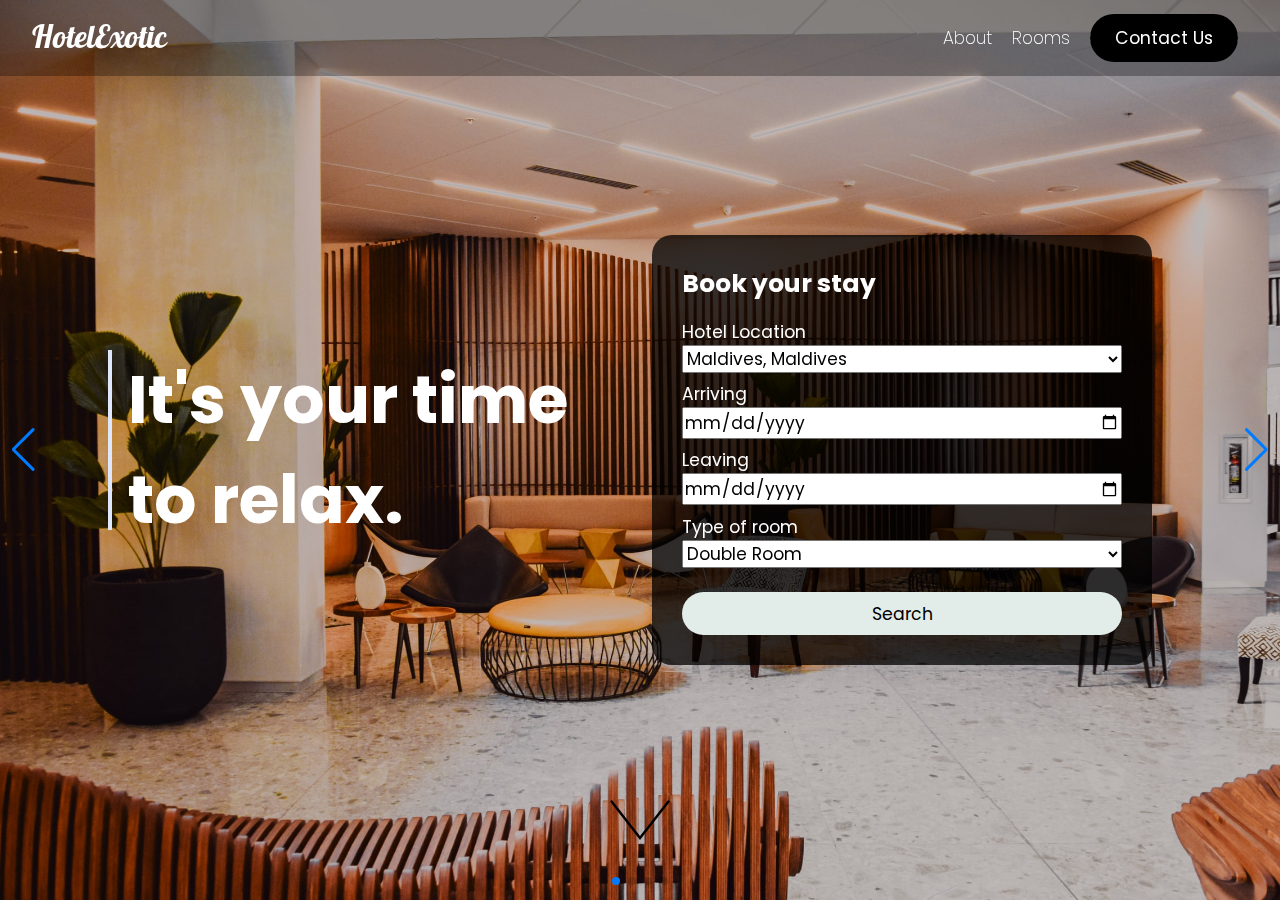
==== Hotel/index.html @ 51a77d86 "project hotel-exotic init" ====
<!DOCTYPE html>
<html lang="en">
<head>
    <meta charset="UTF-8">
    <meta http-equiv="X-UA-Compatible" content="IE=edge">
    <meta name="viewport" content="width=device-width, initial-scale=1.0">
    <title>HotelExotic</title>
    <link rel="stylesheet" href="https://unpkg.com/swiper/swiper-bundle.min.css" />
    <link rel="stylesheet" href="css/main.css">
    <link rel="stylesheet" href="css/slider.css">
    <link rel="stylesheet" href="css/home.css">
    <link rel="preconnect" href="https://fonts.gstatic.com">
    <link href="https://fonts.googleapis.com/css2?family=Pattaya&display=swap" rel="stylesheet">
    <link href="https://fonts.googleapis.com/css2?family=Poppins:ital,wght@0,200;0,300;1,200&display=swap" rel="stylesheet">
    <script src="https://unpkg.com/swiper/swiper-bundle.min.js" defer></script>
    <script src="js/swiper.js" defer></script>
</head>
<body>
    <nav class="sticky-nav">
        <div class="top-nav page-limits">
            <h1><a href="#">HotelExotic</a></h1>
            <div class="navbar">
                <ul class="fl-cnt">
                    <li><a href="#">About</a></li>
                    <li><a href="#">Rooms</a></li>
                    <li><button><a href="#">Contact Us</a></button></li>
                </ul>
            </div>
        </div>
    </nav>
    <!-- Slider main container -->
    <div class="swiper-container main-slider">
        <!-- Additional required wrapper -->
        <div class="swiper-wrapper">
            <div class="swiper-slide">
                <img src="img/mainSlider/slide3.jpg">
                <h2 class="slider-text first-slide">It's your time <br> to relax.</h2>
            </div>
            <div class="swiper-slide">
                <img src="img/mainSlider/slide1.jpg">
                <h3 class="slider-text">Exotic, luxury, indoor lobbies and lounges</h3>
            </div>
            <div class="swiper-slide">
                <img src="img/mainSlider/slide2.jpg">
                <h3 class="slider-text">Outdoor swimming pools for kids and adults</h3>
            </div>
            <div class="swiper-slide">
                <img src="img/mainSlider/slide4.jpg">
                <h3 class="slider-text">Outdoor swimming pools for kids and adults</h3>
            </div>
        </div>

        <!-- If we need navigation buttons -->
        <div class="swiper-button-prev"></div>
        <div class="swiper-button-next"></div>

        <!-- If we need pagination -->
        <div class="swiper-pagination"></div>
    </div>
    <img class='svg arrow-down'src="img/icons/arrow-down.svg" alt="Arrow Down"/>
    <div class="booking-container">
        <h2>Book your stay</h2>
        <form action="" class="booking">

            <label for="location">Hotel Location</label>
            <select name="location" id="location">
                <option value="maldives">Maldives, Maldives</option>
                <option value="bora-bora">Bora Bora, Tahiti</option>
                <option value="st-bars">St. Barts, The Caribbean</option>
                <option value="maldives">Kaua'i, Hawaii</option>
            </select>

            <label for="arriving">Arriving</label>
            <input type="date" name="arriving" id="arriving">

            <label for="arriving">Leaving</label>
            <input type="date" name="arriving" id="arriving">

            <label for="location">Type of room</label>
            <select name="rooms" id="rooms">
                <option value="1">Double Room</option>
                <option value="2">Executive Room</option>
                <option value="3">Small Suite</option>
                <option value="4">VIP Suite</option>
            </select>

            <button type="submit">Search</button>
        </form>
    </div>

</body>
</html>
---- Hotel/css/main.css ----
:root {
    --magnolia: #eae4e9ff;
    --linen: #fff1e6ff;
    --pale-pink: #fde2e4ff;
    --mimi-pink: #fad2e1ff;
    --mint-cream: #e2ece9ff;
    --darker-mint-cream: #CDDFD9;
    --powder-blue: #bee1e6ff;
    --isabelline: #f0efebff;
    --lavender-web: #dfe7fdff;
    --periwinkle-crayola: #cddafdff;
}
* {
    margin: 0;
    padding: 0;
    box-sizing: border-box;
    font-family: 'Poppins', sans-serif;
    font-size: 1.04rem;
}
h1 a{
    font-family: 'Pattaya', sans-serif;
    font-size: 1.8em;
}
.page-limits {
    max-width: 1600px;
    margin: 0 auto;
    width: 95%;
}
ul {
    list-style: none;
}
.fl-cnt{
    display: flex;
    justify-content: center;
    align-items: center;
}

a{
    text-decoration: none;
    color: rgb(255, 255, 255);
}
button>a {
    padding: 0.7rem 1.5rem;
    border-radius: 30px;
}
button {
    border-radius: 50px;
    border: none;
    cursor: pointer;
    transition: background-color 0.5s;
    transition: 0.25s ease-in-out;
}

/* NAV */
.top-nav {
    display: flex;
    justify-content: space-between;
    padding: 1rem 0;
    align-items: center;
}
.top-nav ul li{
    margin: 0 0.6rem;
}
.sticky-nav {
    position: fixed;
    top: 0;
    z-index: 200;
    width: 100%;
    background-color: rgba(0, 0, 0, 0.3);
}
button:hover {
    transform: scale(1.05);
    transition: 0.25s ease-in-out;
}

/* ARROW SVG */
.svg {
    max-width: 60px;
    width: 20%;
}

.arrow-down {
    position: absolute;
    bottom: 50px;
    left: 50%;
    transform: translateX(-50%);
    z-index: 10;
    animation: up-down infinite 5s 1s;
}

@keyframes up-down {
    0% {
        bottom: 50px;
    }
    25% {
        bottom: 20px
    }
    100% {
        bottom: 50px
    }
}

/* BOOK FORM */
.booking-container {
    width: 500px;
    border-radius: 20px;
    background-color: rgba(0, 0, 0, 0.75);
    position: absolute;
    top: 50%;
    transform: translateY(-50%);
    right: 10%;
    z-index: 2;
    color: white;
    padding: 1.8rem;
}
.booking {
    display: flex;
    flex-direction: column;
}
.booking-container h2{
    margin-bottom: 1rem;
    font-size: 1.5rem;
}
form input,form select {
    margin-bottom: 0.5rem;
}
.booking button {
    background-color: var(--mint-cream);
    padding: 0.5rem;
    margin-top: 1rem;
}
.booking button:hover {
    background-color: var(--darker-mint-cream);
}
@media (max-width:1200px) {
    .slider-text {
        top: 25%!important;
    }
    .booking-container {
        top: 65%;
    }
}

@media (max-width:768px) {
    .booking-container {
        right: 50%;
        top: 45%;
        transform: translateX(50%);
    }
    .main-slider h2 {
        font-size: 2rem;
    }
}
---- Hotel/css/slider.css ----
.swiper-slide img{
    display: block;
    width: 100%;
    height: 100%;
    object-fit: cover;
    object-position: center;
    z-index: 1;
}
.swiper-container{
    height: 100vh;
    position: relative;
}
.swiper-pagination-progressbar {
    top: initial!important;
    bottom: 0;
}
.swiper-pagination-progressbar-fill {
    background: rgb(255, 255, 255)!important;
}
.slider-text {
    position: absolute;
    z-index: 2;
    color: white;
    left: 10%;
    top: 85%;
}
.first-slide{
    top: 50%;
    transform: translateY(-50%);
}
.main-slider h2{
    font-size: 4rem;
}
.main-slider h3 {
    font-size: 2rem;
}
.slider-text::before {
    content: "";
    width: 4px;
    height: 90%;
    display: block;
    position: absolute;
    left: -20px;
    top: 0;
    bottom: 0;
    right: 0;
    background-color: var(--lavender-web);
}
---- Hotel/css/home.css ----
.top-nav {
    color: white;
    text-rendering: optimizeLegibility;
    font-weight: 200;
}
.top-nav button a{
    background-color: black;
}
.top-nav h1 {
    font-weight: 400;
}
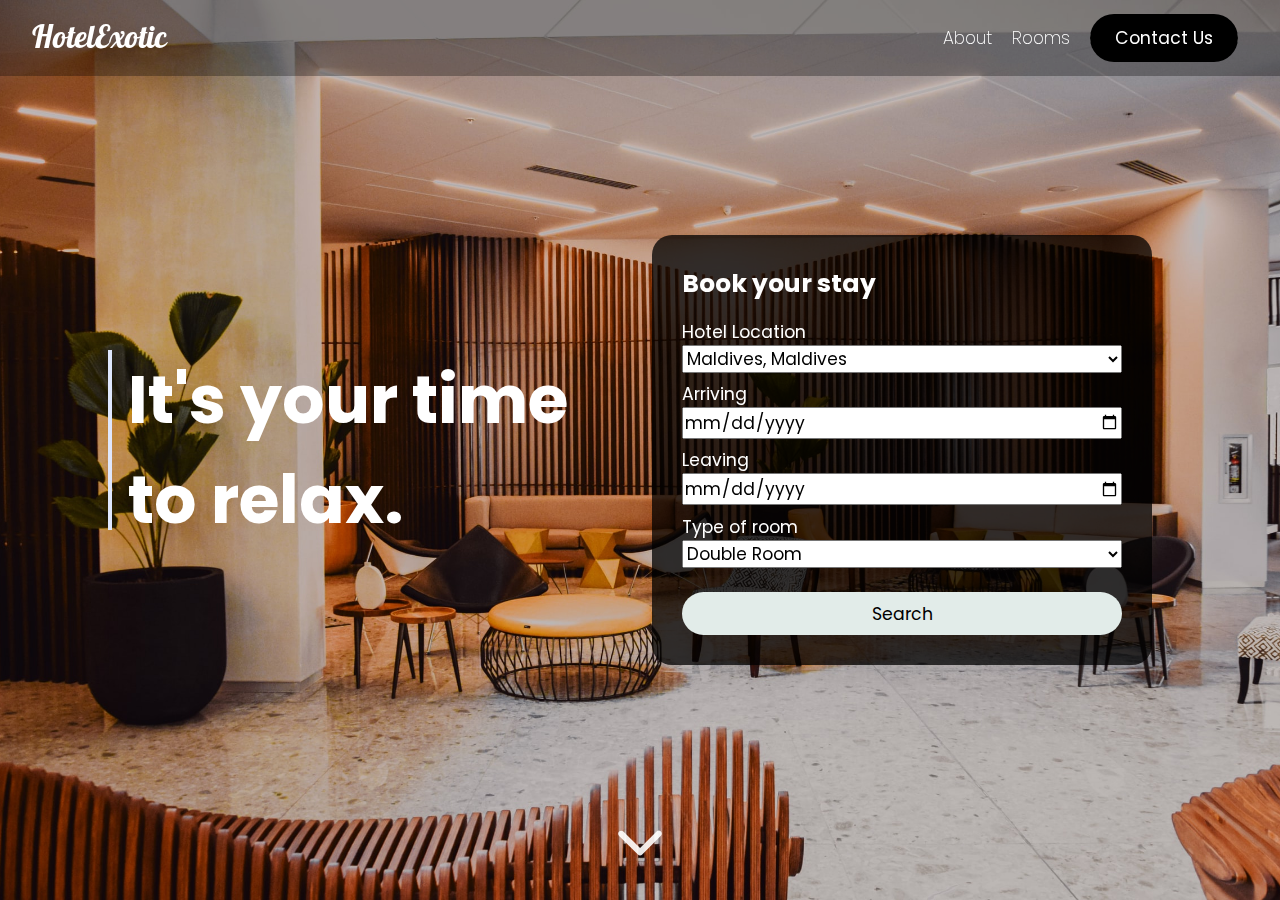
==== commit a230c1fd: "arrow svg and booking search modifications - swiper" ====
--- a/Hotel/index.html
+++ b/Hotel/index.html
@@ -57,7 +57,7 @@
         <!-- If we need pagination -->
         <div class="swiper-pagination"></div>
     </div>
-    <img class='svg arrow-down'src="img/icons/arrow-down.svg" alt="Arrow Down"/>
+    <img class='svg arrow-down'src="img/icons/arrow.svg" alt="Arrow Down"/>
     <div class="booking-container">
         <h2>Book your stay</h2>
         <form action="" class="booking">
--- a/Hotel/css/main.css
+++ b/Hotel/css/main.css
@@ -81,7 +81,7 @@
 
 .arrow-down {
     position: absolute;
-    bottom: 50px;
+    bottom: 3%;
     left: 50%;
     transform: translateX(-50%);
     z-index: 10;
@@ -90,19 +90,20 @@
 
 @keyframes up-down {
     0% {
-        bottom: 50px;
+        bottom: 3%;
     }
     25% {
-        bottom: 20px
+        bottom: 0%;
     }
     100% {
-        bottom: 50px
+        bottom: 3%;
     }
 }
 
 /* BOOK FORM */
 .booking-container {
-    width: 500px;
+    width: 90%;
+    max-width: 500px;
     border-radius: 20px;
     background-color: rgba(0, 0, 0, 0.75);
     position: absolute;
@@ -134,7 +135,7 @@
 }
 @media (max-width:1200px) {
     .slider-text {
-        top: 25%!important;
+        top: 20%!important;
     }
     .booking-container {
         top: 65%;
@@ -144,10 +145,31 @@
 @media (max-width:768px) {
     .booking-container {
         right: 50%;
-        top: 45%;
+        top: 40%;
         transform: translateX(50%);
     }
     .main-slider h2 {
         font-size: 2rem;
     }
+    .slider-text {
+        left: 50%;
+    }
+    * {
+        font-size: 1.01rem;
+    }
+    .booking-container h2{
+        font-size: 1.2rem;
+    }
+    .top-nav {
+        padding: 0.6rem 0;
+    }
+}
+
+@media (max-width:450px) {
+    .navbar {
+        display: none;
+    }
+    .top-nav h1{
+        margin: 0 auto;
+    }
 }--- a/Hotel/css/slider.css
+++ b/Hotel/css/slider.css
@@ -47,3 +47,20 @@
     background-color: var(--lavender-web);
 }
 
+@media (max-width:768px) {
+    .slider-text {
+        left: 50%;
+        transform: translateX(-50%);
+        width: 80%;
+    }
+    .main-slider h2{
+        font-size: 2.5rem;
+    }
+    .main-slider h3 {
+        font-size: 1.4rem;
+    }
+}
+
+.swiper-button-prev,.swiper-button-next {
+    display: none;
+}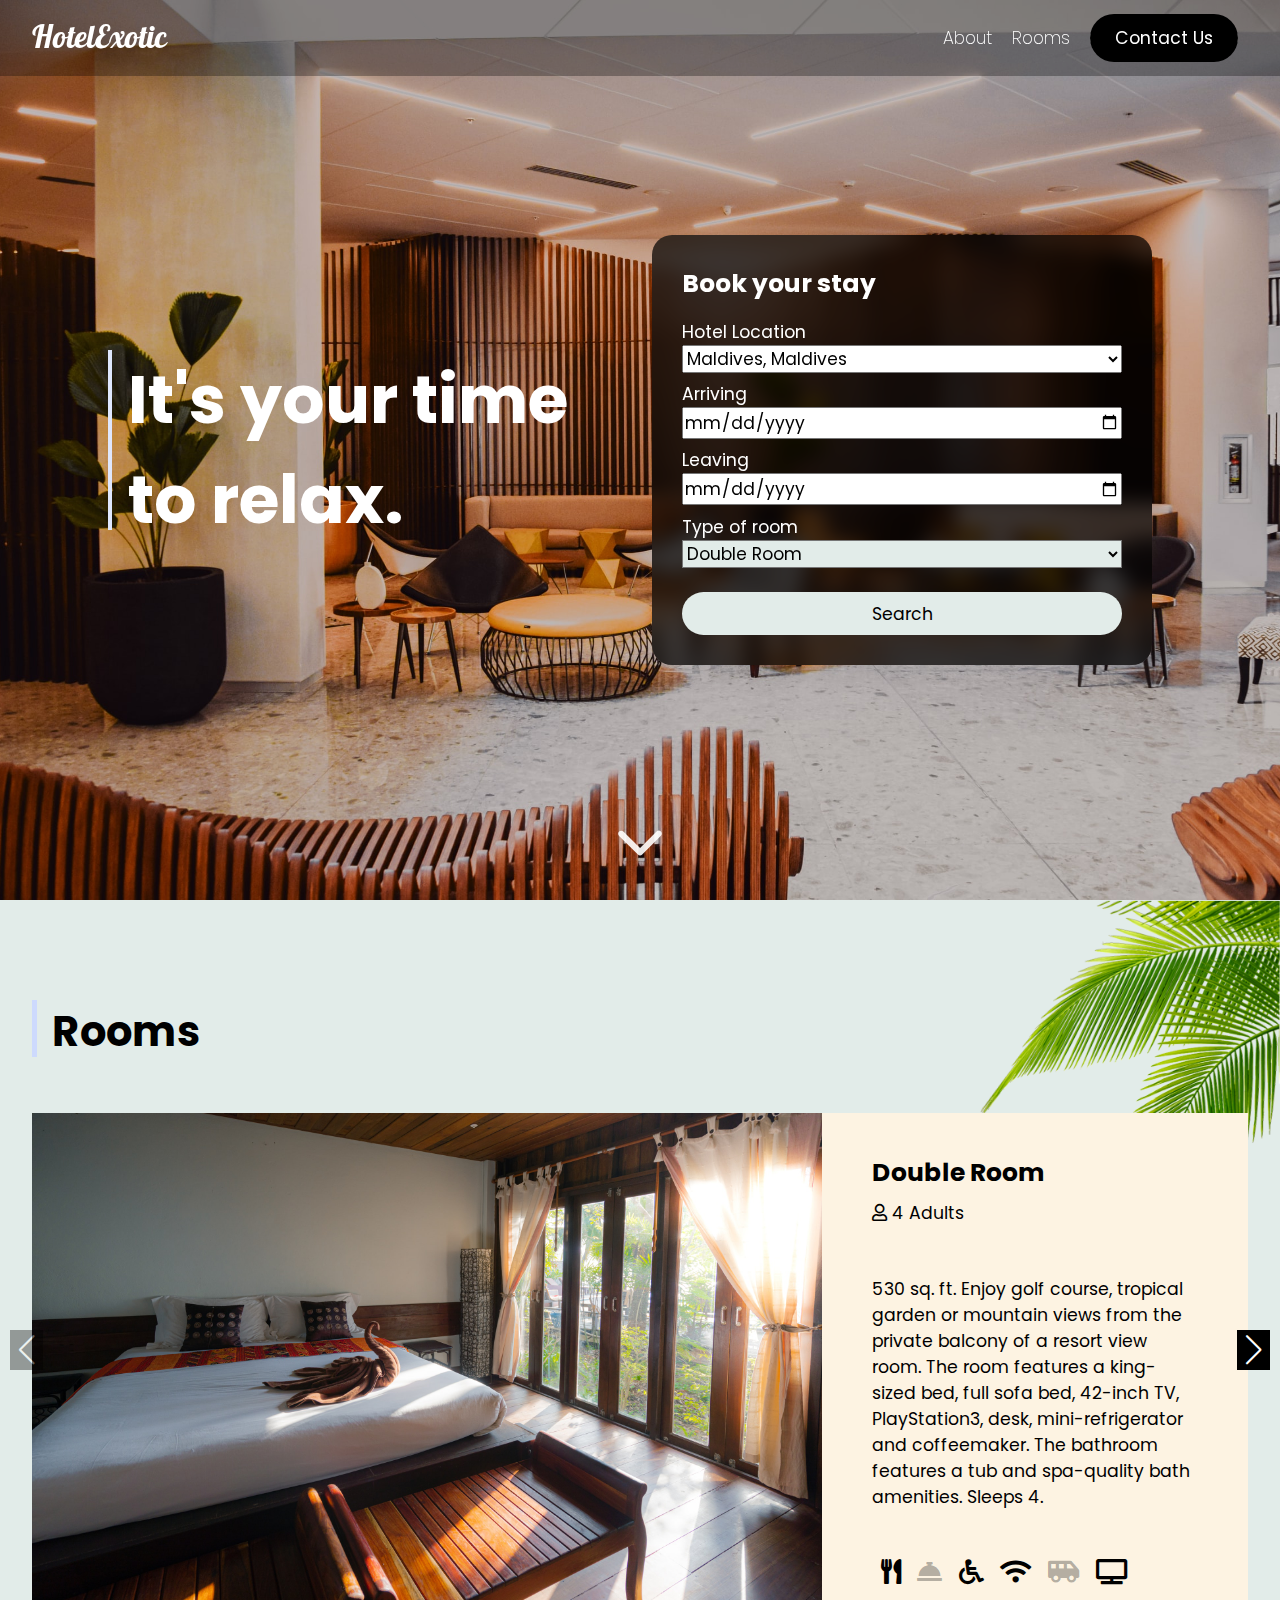
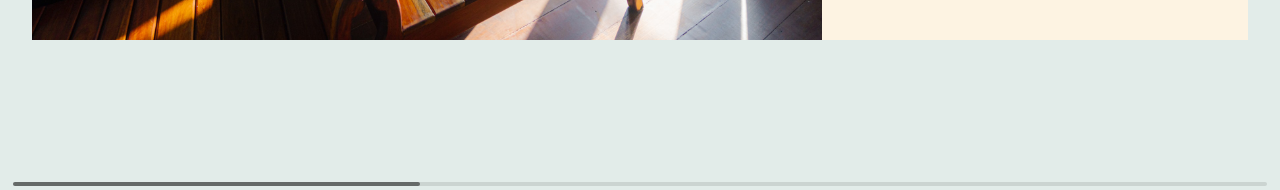
==== commit 38ebc5b5: "rooms section / swiper" ====
--- a/Hotel/index.html
+++ b/Hotel/index.html
@@ -12,6 +12,7 @@
     <link rel="preconnect" href="https://fonts.gstatic.com">
     <link href="https://fonts.googleapis.com/css2?family=Pattaya&display=swap" rel="stylesheet">
     <link href="https://fonts.googleapis.com/css2?family=Poppins:ital,wght@0,200;0,300;1,200&display=swap" rel="stylesheet">
+    <link href="https://cdnjs.cloudflare.com/ajax/libs/font-awesome/5.15.3/css/all.min.css" rel="stylesheet">
     <script src="https://unpkg.com/swiper/swiper-bundle.min.js" defer></script>
     <script src="js/swiper.js" defer></script>
 </head>
@@ -49,13 +50,6 @@
                 <h3 class="slider-text">Outdoor swimming pools for kids and adults</h3>
             </div>
         </div>
-
-        <!-- If we need navigation buttons -->
-        <div class="swiper-button-prev"></div>
-        <div class="swiper-button-next"></div>
-
-        <!-- If we need pagination -->
-        <div class="swiper-pagination"></div>
     </div>
     <img class='svg arrow-down'src="img/icons/arrow.svg" alt="Arrow Down"/>
     <div class="booking-container">
@@ -87,6 +81,79 @@
             <button type="submit">Search</button>
         </form>
     </div>
+    <section id="rooms" class="sections">
+        <div class="page-limits">
+            <img src="img/images/palm_tree.png" class="backgr-img" alt="Palm Tree">
+            <h2 class="heading">Rooms</h2>
+            <div class="swiper-container sections-swiper">
+                <!-- Additional required wrapper -->
+                <div class="swiper-wrapper room-slides">
+                    <!-- Slides -->
+                    <div class="swiper-slide">
+                        <img src="img/images/rooms/room1.jpg" alt="Double Room">
+                        <div class="rooms-details">
+                            <h3>Double Room</h3>
+                            <small class="guests"><i class="far fa-user"></i> 4 Adults</small>
+                            <p class="room-description">530 sq. ft. Enjoy golf course, tropical garden or mountain views from the private balcony of a resort view room.
 
+                                The room features a king-sized bed, full sofa bed, 42-inch TV, PlayStation3, desk, mini-refrigerator and coffeemaker. The bathroom features a tub and spa-quality bath amenities. Sleeps 4.</p>
+                            <ul class="amenities">
+                                <li><i class="fas fa-utensils"></i></li>
+                                <li><i class="fas fa-concierge-bell inactive"></i></li>
+                                <li><i class="fas fa-wheelchair"></i></li>
+                                <li><i class="fas fa-wifi"></i></li>
+                                <li><i class="fas fa-shuttle-van inactive"></i></li>
+                                <li><i class="fas fa-tv"></i></li>
+                            </ul>
+                        </div>
+                    </div>
+                    <div class="swiper-slide">
+                        <img src="img/images/rooms/room1.jpg" alt="Double Room">
+                        <div class="rooms-details">
+                            <h3>Double Room</h3>
+                            <small class="guests"><i class="far fa-user"></i> 4 Adults</small>
+                            <p class="room-description">530 sq. ft. Enjoy golf course, tropical garden or mountain views from the private balcony of a resort view room.
+
+                                The room features a king-sized bed, full sofa bed, 42-inch TV, PlayStation3, desk, mini-refrigerator and coffeemaker. The bathroom features a tub and spa-quality bath amenities. Sleeps 4.</p>
+                            <ul class="amenities">
+                                <li><i class="fas fa-utensils"></i></li>
+                                <li><i class="fas fa-concierge-bell inactive"></i></li>
+                                <li><i class="fas fa-wheelchair"></i></li>
+                                <li><i class="fas fa-wifi"></i></li>
+                                <li><i class="fas fa-shuttle-van inactive"></i></li>
+                                <li><i class="fas fa-tv"></i></li>
+                            </ul>
+                        </div>
+                    </div>
+                    <div class="swiper-slide">
+                        <img src="img/images/rooms/room1.jpg" alt="Double Room">
+                        <div class="rooms-details">
+                            <h3>Double Room</h3>
+                            <small class="guests"><i class="far fa-user"></i> 4 Adults</small>
+                            <p class="room-description">530 sq. ft. Enjoy golf course, tropical garden or mountain views from the private balcony of a resort view room.
+
+                                The room features a king-sized bed, full sofa bed, 42-inch TV, PlayStation3, desk, mini-refrigerator and coffeemaker. The bathroom features a tub and spa-quality bath amenities. Sleeps 4.</p>
+                            <ul class="amenities">
+                                <li><i class="fas fa-utensils"></i></li>
+                                <li><i class="fas fa-concierge-bell inactive"></i></li>
+                                <li><i class="fas fa-wheelchair"></i></li>
+                                <li><i class="fas fa-wifi"></i></li>
+                                <li><i class="fas fa-shuttle-van inactive"></i></li>
+                                <li><i class="fas fa-tv"></i></li>
+                            </ul>
+                        </div>
+                    </div>
+                </div>
+
+                <!-- If we need navigation buttons -->
+                <div class="swiper-button-prev"></div>
+                <div class="swiper-button-next"></div>
+
+                <!-- If we need scrollbar -->
+                <div class="swiper-scrollbar"></div>
+            </div>
+
+        </div>
+    </section>
 </body>
 </html>--- a/Hotel/css/main.css
+++ b/Hotel/css/main.css
@@ -73,6 +73,27 @@
     transition: 0.25s ease-in-out;
 }
 
+/* HEADINGS */
+.heading {
+    position: relative;
+    font-size: 2.5rem;
+    margin-left: 1.2rem;
+}
+
+.heading::before {
+    content: "";
+    width: 5px;
+    height: 90%;
+    display: block;
+    position: absolute;
+    left: -20px;
+    top: 0;
+    bottom: 0;
+    right: 0;
+    background-color: var(--periwinkle-crayola);
+}
+
+
 /* ARROW SVG */
 .svg {
     max-width: 60px;
@@ -105,7 +126,7 @@
     width: 90%;
     max-width: 500px;
     border-radius: 20px;
-    background-color: rgba(0, 0, 0, 0.75);
+    background-color: rgba(0, 0, 0, 0.7);
     position: absolute;
     top: 50%;
     transform: translateY(-50%);
@@ -113,6 +134,7 @@
     z-index: 2;
     color: white;
     padding: 1.8rem;
+    backdrop-filter: blur(10px);
 }
 .booking {
     display: flex;
@@ -172,4 +194,94 @@
     .top-nav h1{
         margin: 0 auto;
     }
+}
+
+/* SECTIONS */
+.sections {
+    padding:100px 0;
+    z-index: 0;
+    position: relative;
+}
+
+.backgr-img {
+    z-index: 1;
+    position: absolute;
+    top: 0;
+    right: 0;
+    width: 30%;
+    max-width: 300px;
+}
+
+.sections-swiper {
+    width: 100%;
+    margin: 3rem 0;
+    z-index: 0;
+}
+
+.swiper-slide {
+    display: flex;
+}
+
+/* ROOMS */
+#rooms {
+    background-color: var(--mint-cream);
+}
+
+.rooms-details h3{
+    font-size: 1.5rem;
+    margin: 1.5rem 0 0.5rem 0;
+}
+
+.room-description {
+    margin: 3rem 0;
+}
+
+.room-slides img{
+    display: block;
+    width: 65%;
+    object-fit: cover;
+}
+
+.rooms-details {
+    background-color: rgb(253, 243, 226);
+    padding: 1rem 3rem;
+    width: 35%;
+}
+
+.rooms-details .amenities {
+    display: flex;
+}
+
+.amenities {
+    margin: 2rem 0;
+}
+
+.amenities i{
+    font-size: 1.5rem;
+    padding: 0 0.5rem;
+}
+
+.amenities .inactive {
+    color: rgba(0, 0, 0, 0.3);
+}
+
+@media (max-width:900px) {
+    .swiper-slide {
+        flex-direction: column;
+    }
+    .swiper-slide > img, .swiper-slide > * {
+        width: 100%;
+    }
+}
+
+@media (max-width:450px) {
+    .amenities {
+        justify-content: center;
+    }
+    .backgr-img {
+        width: 40%;
+    }
+    .sections {
+        padding: 75px 0;
+    }
 }--- a/Hotel/css/slider.css
+++ b/Hotel/css/slider.css
@@ -1,4 +1,8 @@
-.swiper-slide img{
+:root {
+    --swiper-navigation-size: 30px;
+}
+
+.main-slider img{
     display: block;
     width: 100%;
     height: 100%;
@@ -6,25 +10,18 @@
     object-position: center;
     z-index: 1;
 }
-.swiper-container{
+.main-slider{
     height: 100vh;
     position: relative;
 }
-.swiper-pagination-progressbar {
-    top: initial!important;
-    bottom: 0;
-}
-.swiper-pagination-progressbar-fill {
-    background: rgb(255, 255, 255)!important;
-}
-.slider-text {
+.main-slider .slider-text {
     position: absolute;
     z-index: 2;
     color: white;
     left: 10%;
     top: 85%;
 }
-.first-slide{
+.main-slider .first-slide{
     top: 50%;
     transform: translateY(-50%);
 }
@@ -34,7 +31,7 @@
 .main-slider h3 {
     font-size: 2rem;
 }
-.slider-text::before {
+.main-slider .slider-text::before {
     content: "";
     width: 4px;
     height: 90%;
@@ -48,7 +45,7 @@
 }
 
 @media (max-width:768px) {
-    .slider-text {
+    .main-slider .slider-text {
         left: 50%;
         transform: translateX(-50%);
         width: 80%;
@@ -61,6 +58,9 @@
     }
 }
 
-.swiper-button-prev,.swiper-button-next {
-    display: none;
+/* BUTTONS */
+.swiper-button-next, .swiper-button-prev {
+    color: white;
+    background-color: black;
+    padding: 1.2rem 1rem;
 }